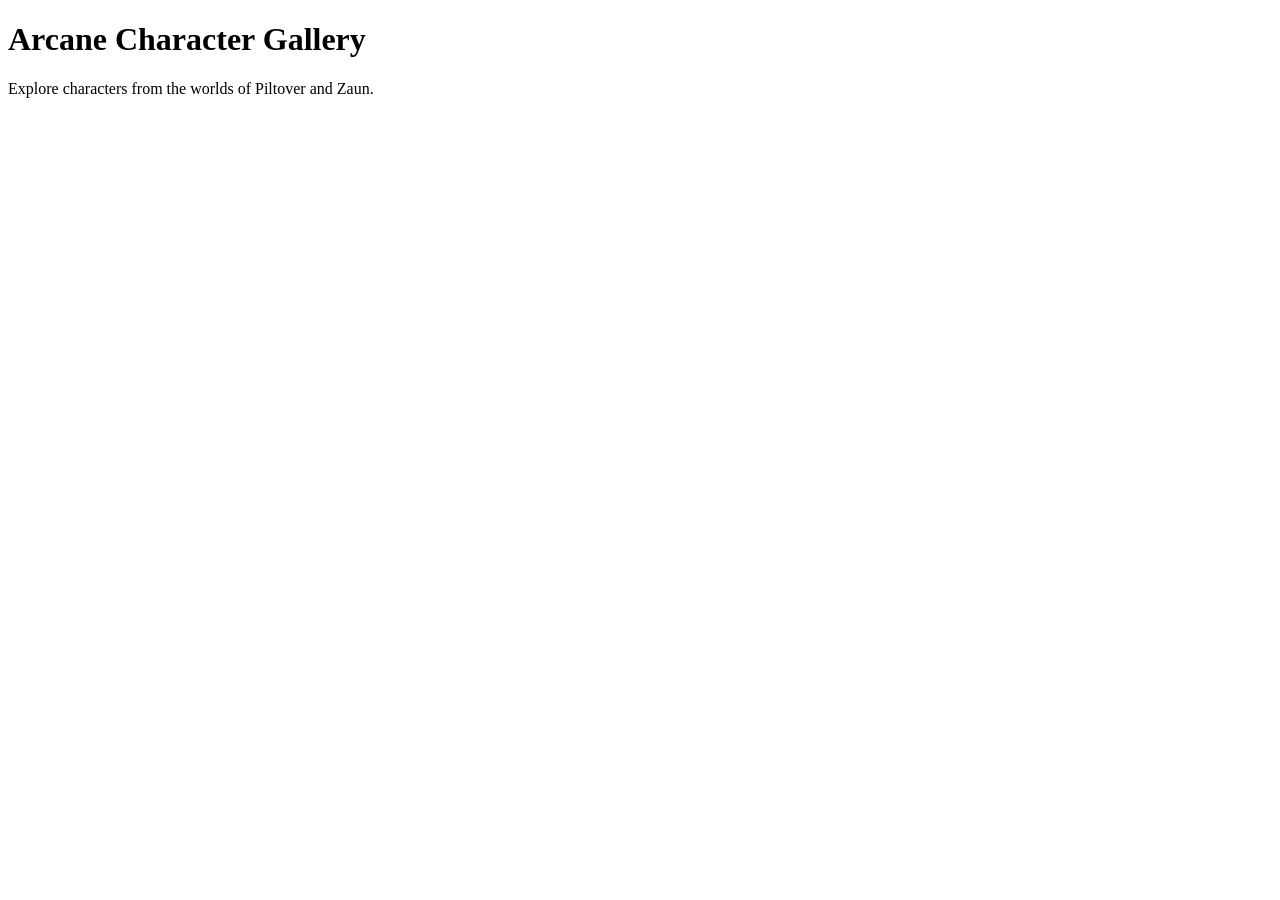
==== index.html @ 1cc7f77f "Create Arcane gallery home page" ====
<!DOCTYPE html>
<html lang="en">

<head>
    <meta charset="UTF-8">
    <meta name="viewport" content="width=device-width, initial-scale=1.0">
    <title>Arcane Character Gallery</title>
</head>

<body>

    <h1>Arcane Character Gallery</h1>

    <p>Explore characters from the worlds of Piltover and Zaun.</p>

</body>

</html>
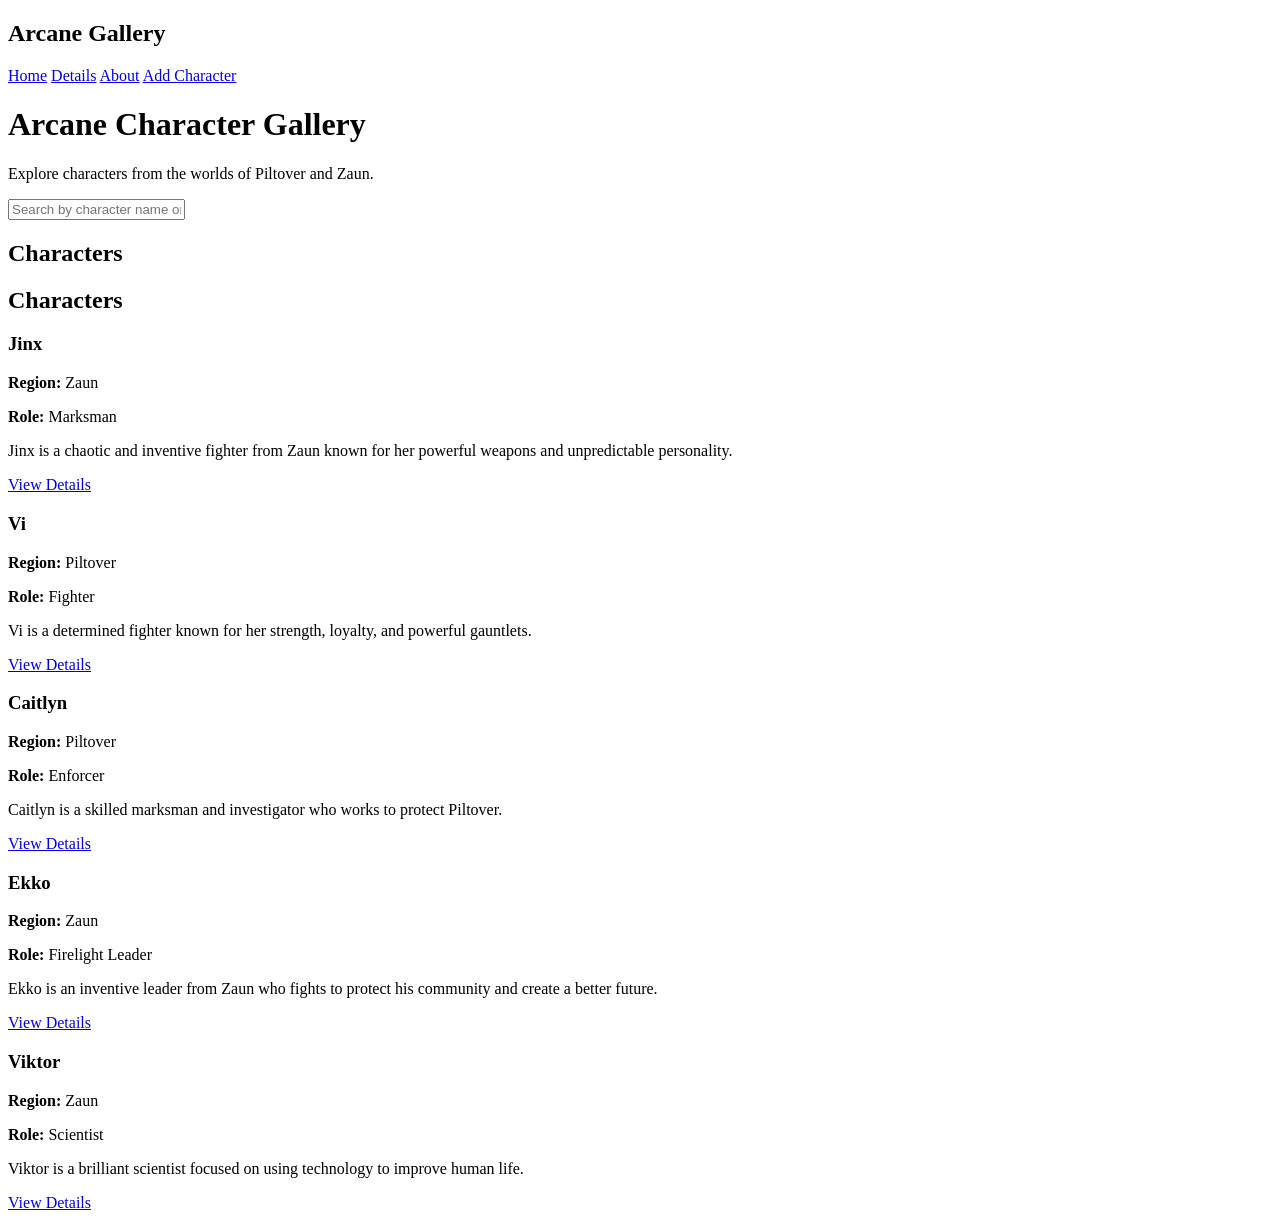
==== commit e4992842: "Add Arcane character gallery" ====
--- a/index.html
+++ b/index.html
@@ -9,9 +9,75 @@
 
 <body>
 
-    <h1>Arcane Character Gallery</h1>
+    <header>
+        <h2>Arcane Gallery</h2>
 
-    <p>Explore characters from the worlds of Piltover and Zaun.</p>
+        <nav>
+            <a href="index.html">Home</a>
+            <a href="details.html">Details</a>
+            <a href="about.html">About</a>
+            <a href="add-character.html">Add Character</a>
+        </nav>
+    </header>
+
+    <main>
+        <h1>Arcane Character Gallery</h1>
+        <p>Explore characters from the worlds of Piltover and Zaun.</p>
+
+        <input type="text" placeholder="Search by character name or role...">
+
+        <h2>Characters</h2>
+        <h2>Characters</h2>
+
+<section>
+
+    <article>
+        <h3>Jinx</h3>
+        <p><strong>Region:</strong> Zaun</p>
+        <p><strong>Role:</strong> Marksman</p>
+        <p>Jinx is a chaotic and inventive fighter from Zaun known for her powerful weapons and unpredictable personality.</p>
+        <a href="details.html">View Details</a>
+    </article>
+
+    <article>
+        <h3>Vi</h3>
+        <p><strong>Region:</strong> Piltover</p>
+        <p><strong>Role:</strong> Fighter</p>
+        <p>Vi is a determined fighter known for her strength, loyalty, and powerful gauntlets.</p>
+        <a href="details.html">View Details</a>
+    </article>
+
+    <article>
+        <h3>Caitlyn</h3>
+        <p><strong>Region:</strong> Piltover</p>
+        <p><strong>Role:</strong> Enforcer</p>
+        <p>Caitlyn is a skilled marksman and investigator who works to protect Piltover.</p>
+        <a href="details.html">View Details</a>
+    </article>
+
+    <article>
+        <h3>Ekko</h3>
+        <p><strong>Region:</strong> Zaun</p>
+        <p><strong>Role:</strong> Firelight Leader</p>
+        <p>Ekko is an inventive leader from Zaun who fights to protect his community and create a better future.</p>
+        <a href="details.html">View Details</a>
+    </article>
+
+    <article>
+        <h3>Viktor</h3>
+        <p><strong>Region:</strong> Zaun</p>
+        <p><strong>Role:</strong> Scientist</p>
+        <p>Viktor is a brilliant scientist focused on using technology to improve human life.</p>
+        <a href="details.html">View Details</a>
+    </article>
+
+</section>
+
+</main>
+
+</body>
+</html>
+    </main>
 
 </body>
 
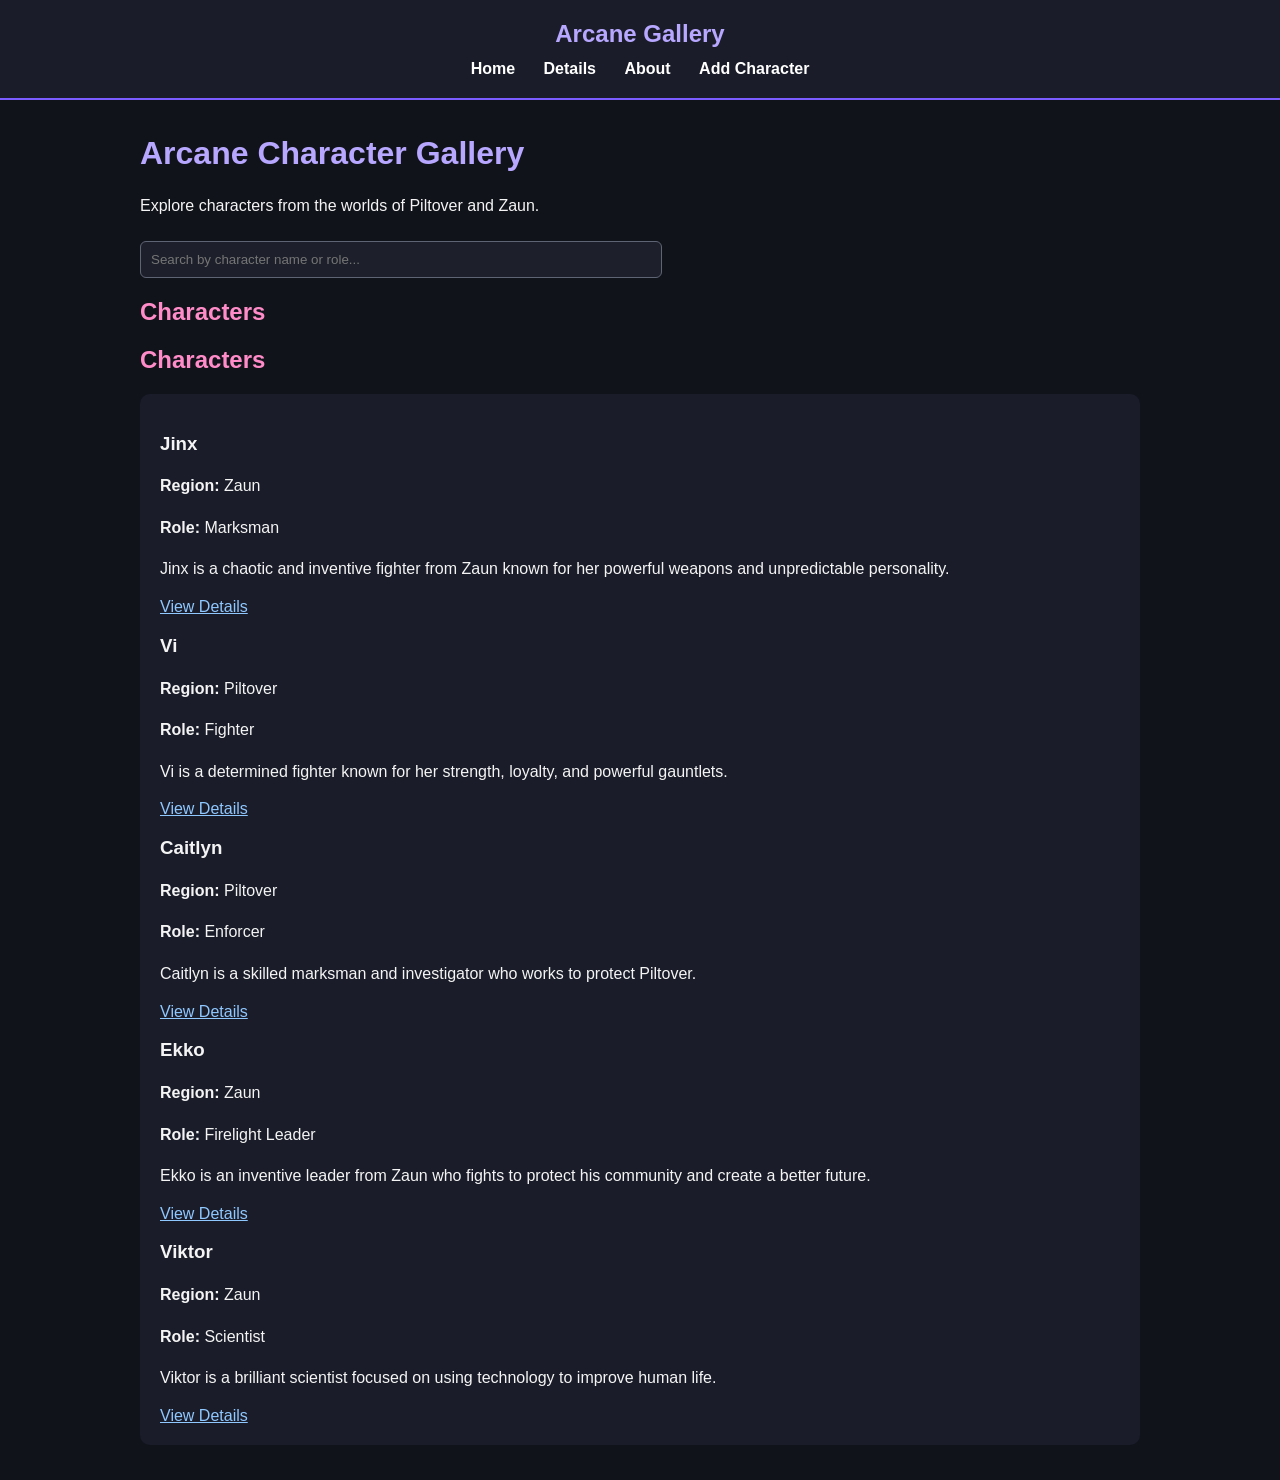
==== commit 6b5d764d: "Add styling to website" ====
--- a/index.html
+++ b/index.html
@@ -5,6 +5,7 @@
     <meta charset="UTF-8">
     <meta name="viewport" content="width=device-width, initial-scale=1.0">
     <title>Arcane Character Gallery</title>
+    <link rel="stylesheet" href="styles.css">
 </head>
 
 <body>
--- a/styles.css
+++ b/styles.css
@@ -0,0 +1,89 @@
+body {
+    margin: 0;
+    font-family: Arial, sans-serif;
+    background-color: #11131a;
+    color: #f4f4f4;
+}
+
+header {
+    background-color: #1a1d29;
+    padding: 20px;
+    text-align: center;
+    border-bottom: 2px solid #7b5cff;
+}
+
+header h2 {
+    margin: 0 0 12px;
+    color: #b7a7ff;
+}
+
+nav a {
+    color: white;
+    text-decoration: none;
+    margin: 0 12px;
+    font-weight: bold;
+}
+
+nav a:hover {
+    color: #ff6fb5;
+}
+
+main {
+    width: 85%;
+    max-width: 1000px;
+    margin: 35px auto;
+}
+
+h1 {
+    color: #b7a7ff;
+}
+
+h2 {
+    color: #ff8cc8;
+}
+
+p {
+    line-height: 1.6;
+}
+
+input,
+textarea {
+    width: 100%;
+    max-width: 500px;
+    padding: 10px;
+    margin-top: 6px;
+    background-color: #1d202b;
+    color: white;
+    border: 1px solid #5f6475;
+    border-radius: 6px;
+}
+
+button {
+    padding: 10px 18px;
+    background-color: #7b5cff;
+    color: white;
+    border: none;
+    border-radius: 6px;
+    cursor: pointer;
+}
+
+button:hover {
+    background-color: #ff6fb5;
+}
+
+a {
+    color: #8fc7ff;
+}
+
+section {
+    background-color: #1a1d29;
+    padding: 20px;
+    margin: 20px 0;
+    border-radius: 10px;
+}
+
+img {
+    max-width: 100%;
+    border-radius: 10px;
+    margin-top: 15px;
+}
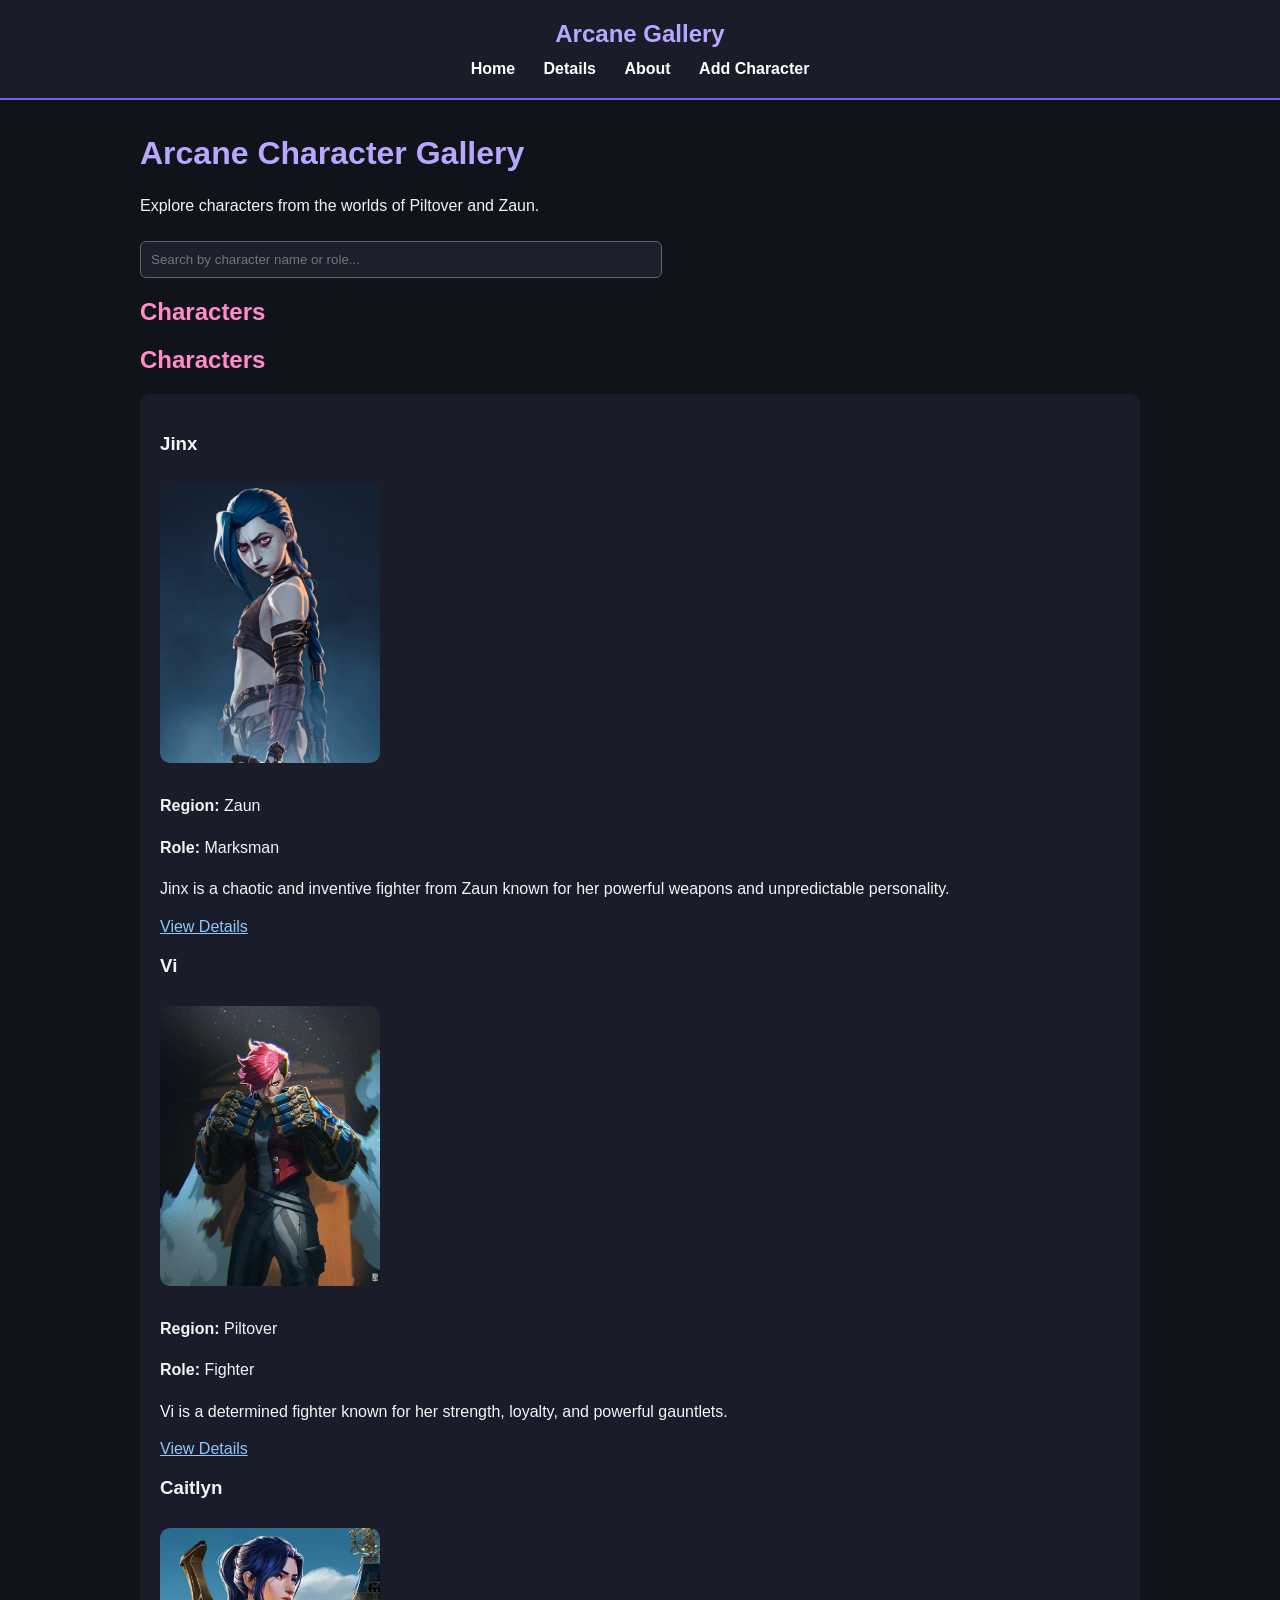
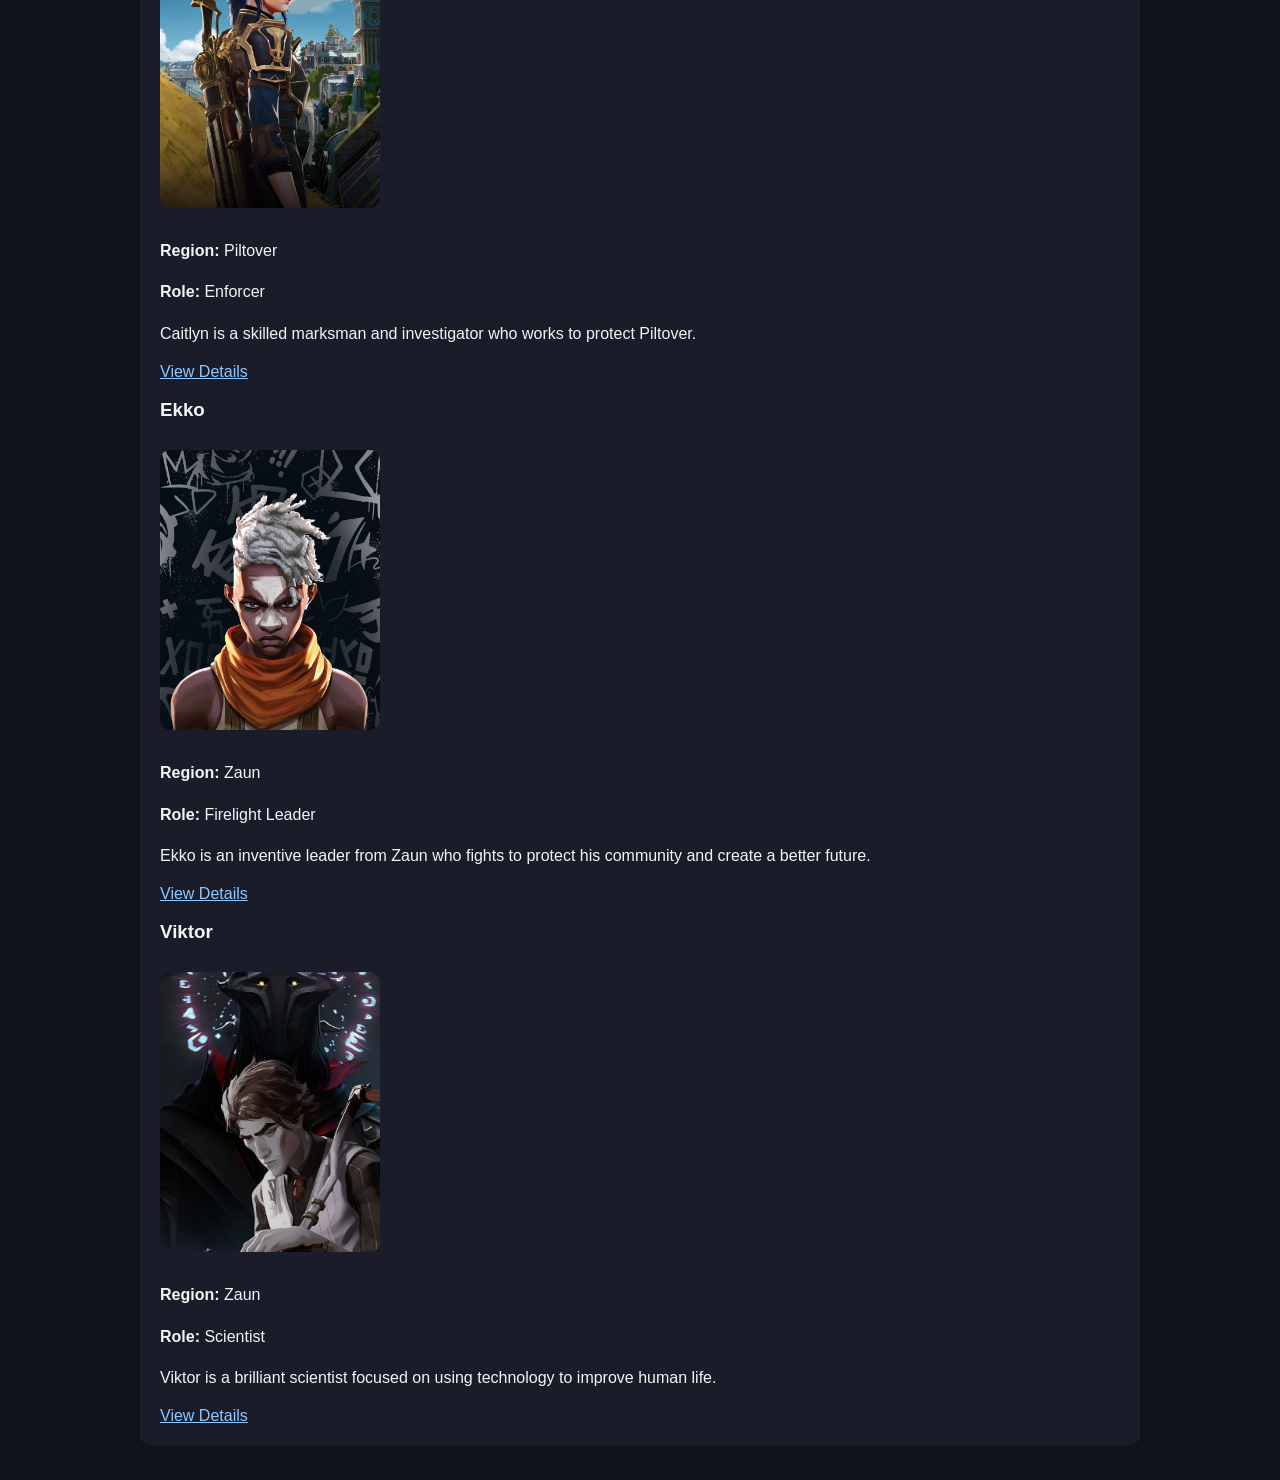
==== commit 2b95e365: "Update character gallery" ====
--- a/index.html
+++ b/index.html
@@ -25,7 +25,7 @@
         <h1>Arcane Character Gallery</h1>
         <p>Explore characters from the worlds of Piltover and Zaun.</p>
 
-        <input type="text" placeholder="Search by character name or role...">
+     <input type="text" id="searchInput" placeholder="Search by character name or role...">
 
         <h2>Characters</h2>
         <h2>Characters</h2>
@@ -34,6 +34,7 @@
 
     <article>
         <h3>Jinx</h3>
+        <img src="images/jinx.jpg" alt="Jinx">
         <p><strong>Region:</strong> Zaun</p>
         <p><strong>Role:</strong> Marksman</p>
         <p>Jinx is a chaotic and inventive fighter from Zaun known for her powerful weapons and unpredictable personality.</p>
@@ -42,6 +43,7 @@
 
     <article>
         <h3>Vi</h3>
+        <img src="images/vi.jpg" alt="Vi">
         <p><strong>Region:</strong> Piltover</p>
         <p><strong>Role:</strong> Fighter</p>
         <p>Vi is a determined fighter known for her strength, loyalty, and powerful gauntlets.</p>
@@ -50,6 +52,7 @@
 
     <article>
         <h3>Caitlyn</h3>
+        <img src="images/caitlyn.jpg" alt="Caitlyn">
         <p><strong>Region:</strong> Piltover</p>
         <p><strong>Role:</strong> Enforcer</p>
         <p>Caitlyn is a skilled marksman and investigator who works to protect Piltover.</p>
@@ -58,6 +61,7 @@
 
     <article>
         <h3>Ekko</h3>
+        <img src="images/ekko.jpg" alt="Ekko">
         <p><strong>Region:</strong> Zaun</p>
         <p><strong>Role:</strong> Firelight Leader</p>
         <p>Ekko is an inventive leader from Zaun who fights to protect his community and create a better future.</p>
@@ -66,6 +70,7 @@
 
     <article>
         <h3>Viktor</h3>
+        <img src="images/viktor.jpg" alt="Viktor">
         <p><strong>Region:</strong> Zaun</p>
         <p><strong>Role:</strong> Scientist</p>
         <p>Viktor is a brilliant scientist focused on using technology to improve human life.</p>
@@ -75,11 +80,23 @@
 </section>
 
 </main>
+<script>
+    const searchInput = document.getElementById("searchInput");
+    const characters = document.querySelectorAll("article");
 
+    searchInput.addEventListener("input", function () {
+        const searchText = searchInput.value.toLowerCase();
+
+        characters.forEach(function (character) {
+            const characterText = character.textContent.toLowerCase();
+
+            if (characterText.includes(searchText)) {
+                character.style.display = "block";
+            } else {
+                character.style.display = "none";
+            }
+        });
+    });
+</script>
 </body>
 </html>
-    </main>
-
-</body>
-
-</html>
--- a/styles.css
+++ b/styles.css
@@ -82,8 +82,17 @@
     border-radius: 10px;
 }
 
-img {
-    max-width: 100%;
+article img {
+    width: 220px;
+    height: 280px;
+    object-fit: cover;
+    border-radius: 10px;
+    margin: 10px 0;
+}
+
+main > img {
+    max-width: 700px;
+    width: 100%;
     border-radius: 10px;
     margin-top: 15px;
 }
